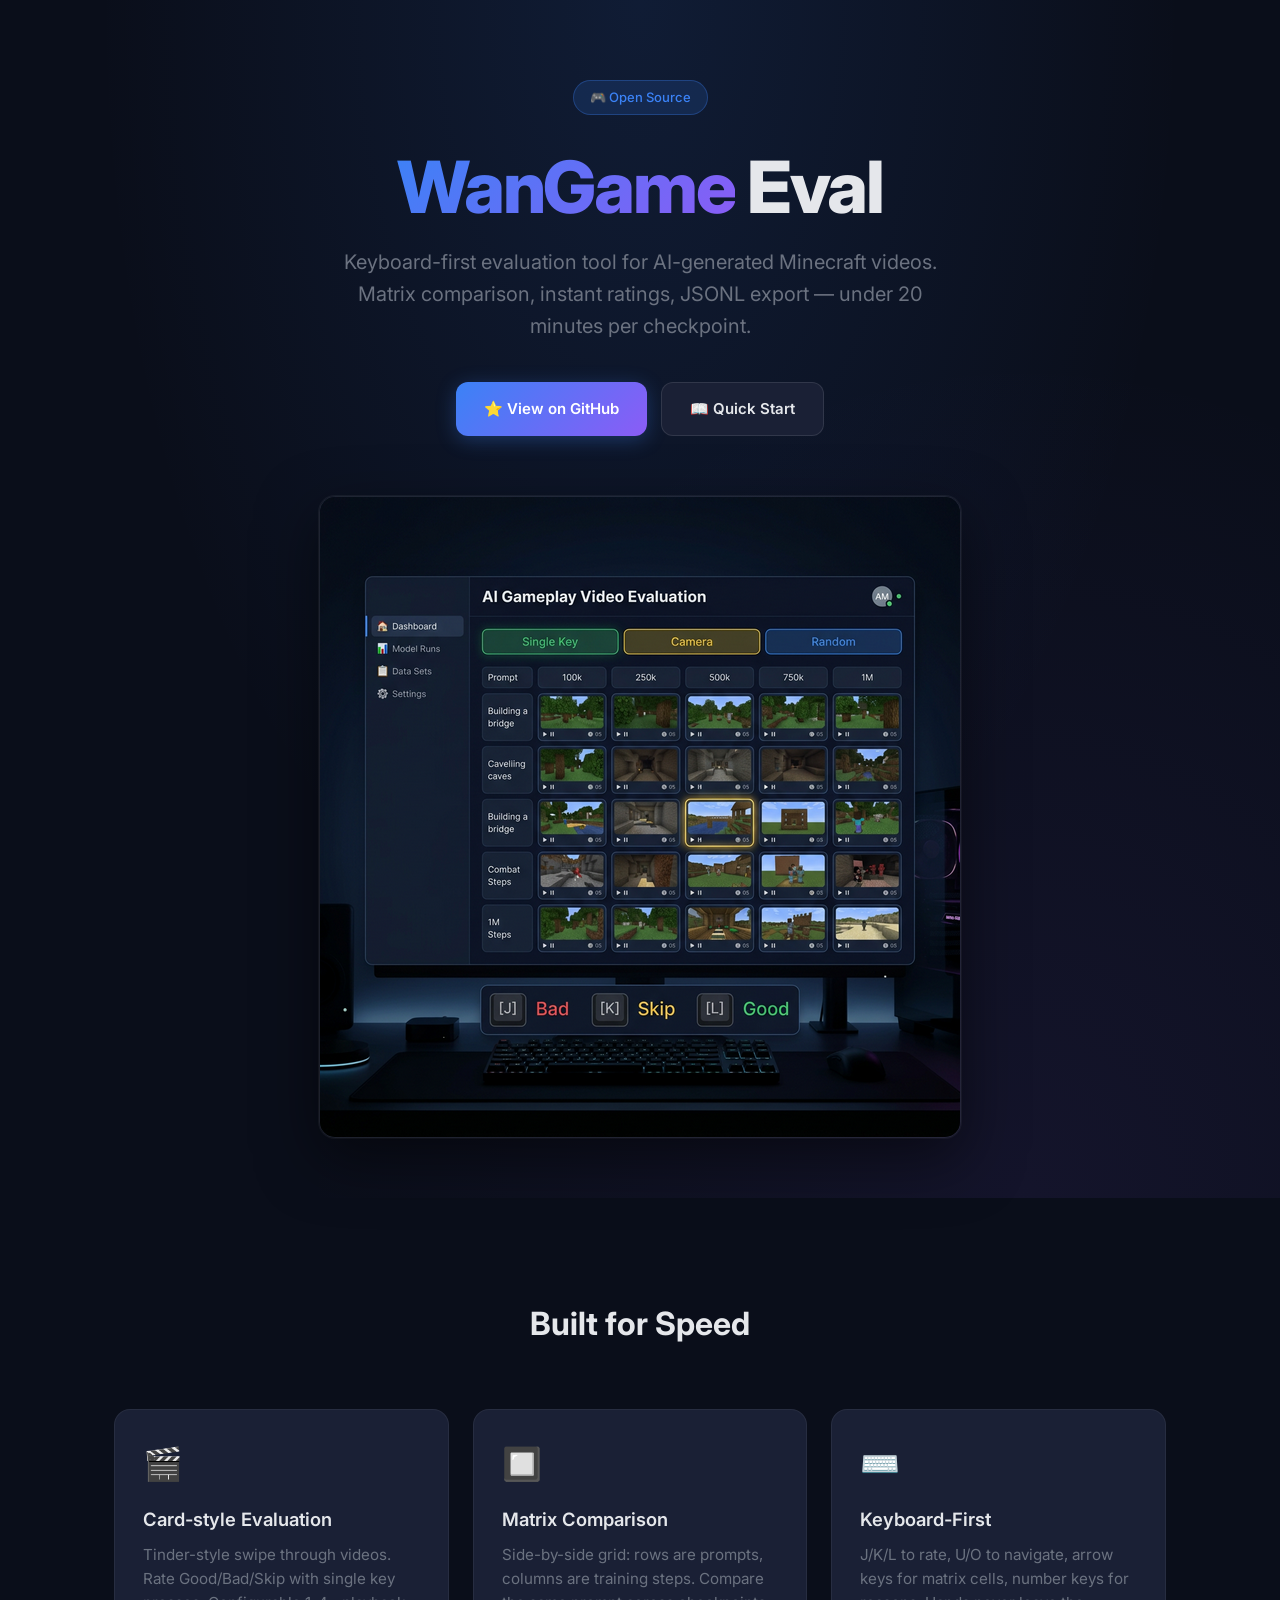
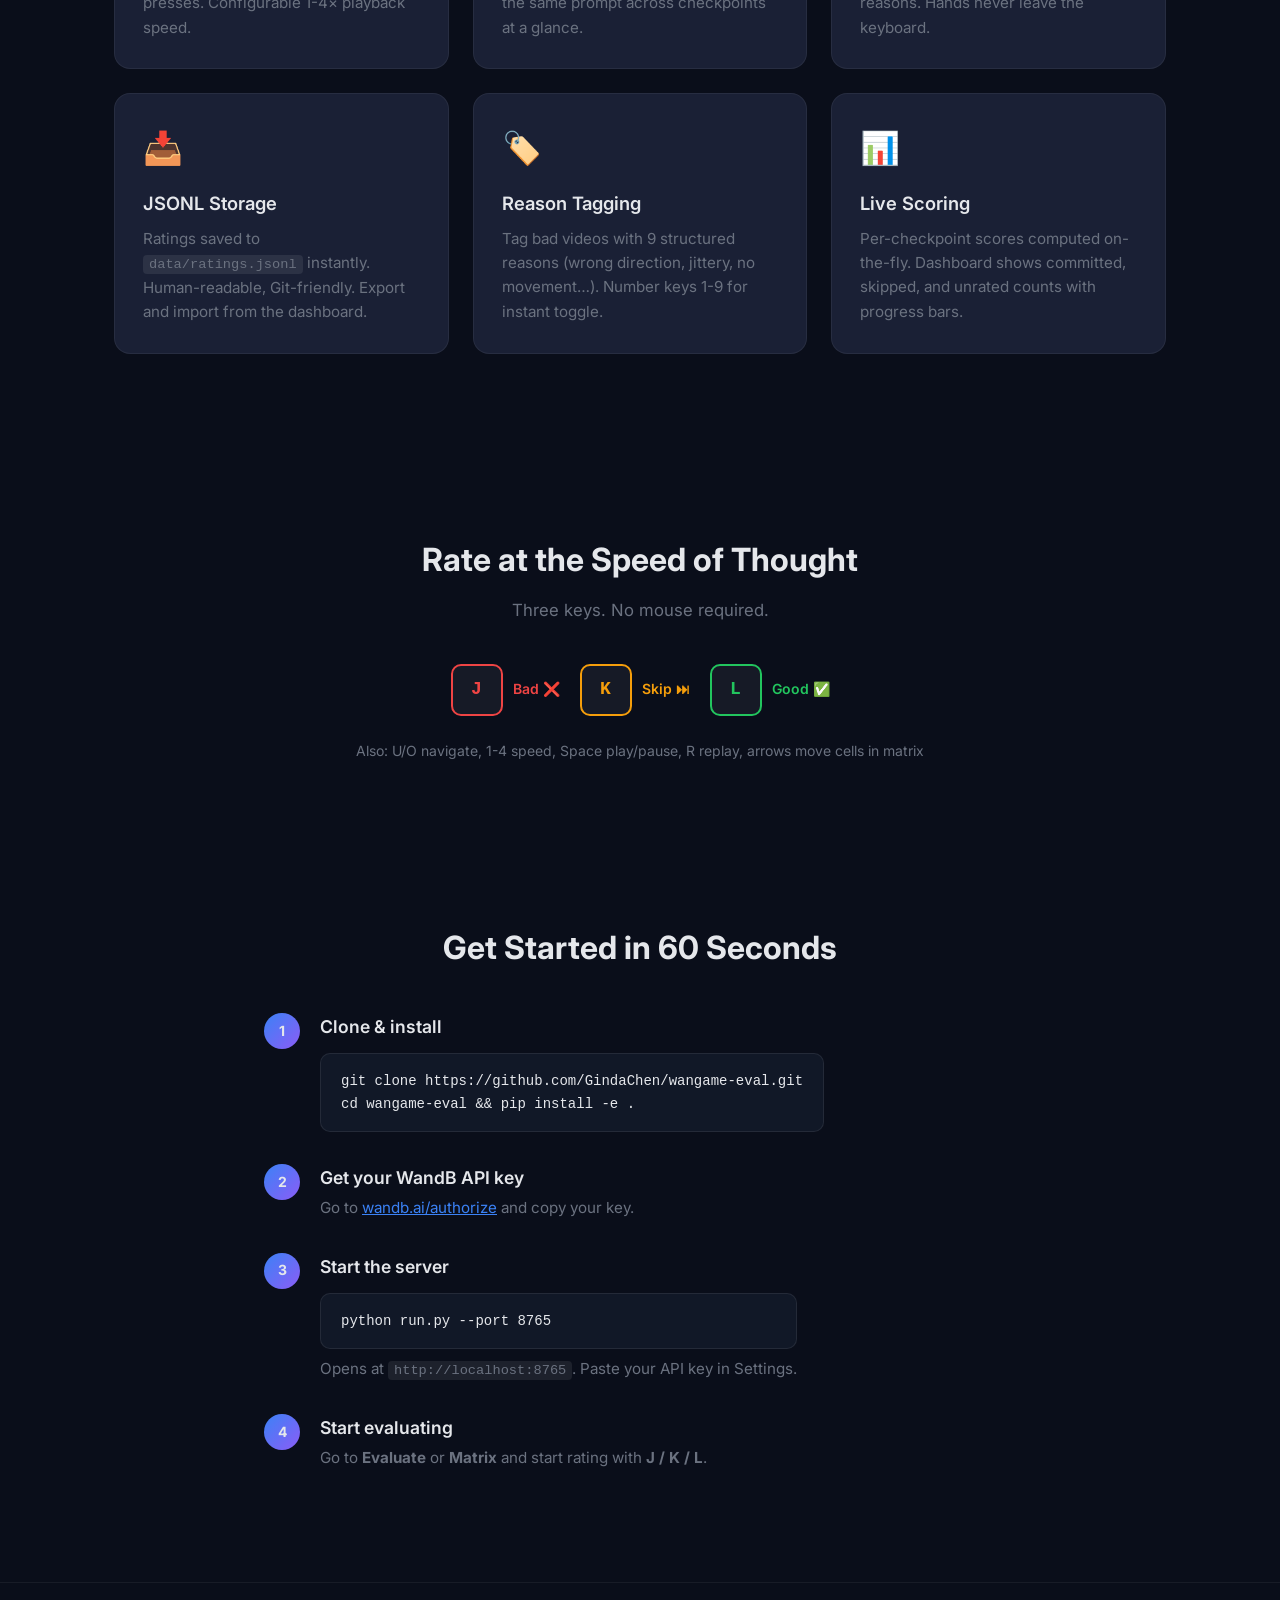
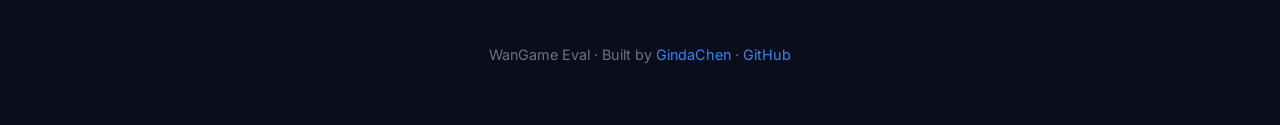
==== docs/index.html @ 381f0448 "docs: GitHub Pages landing page and polished README - docs/index.html: dark-mode landing page with h" ====
<!DOCTYPE html>
<html lang="en">

<head>
    <meta charset="UTF-8">
    <meta name="viewport" content="width=device-width, initial-scale=1.0">
    <title>WanGame Eval — Human Evaluation for World Models</title>
    <meta name="description"
        content="A keyboard-first web app for fast, structured human evaluation of AI-generated Minecraft gameplay videos. Matrix comparison, instant ratings, JSONL data.">
    <link rel="icon"
        href="data:image/svg+xml,<svg xmlns='http://www.w3.org/2000/svg' viewBox='0 0 100 100'><text y='.9em' font-size='90'>🎮</text></svg>">
    <link rel="preconnect" href="https://fonts.googleapis.com">
    <link href="https://fonts.googleapis.com/css2?family=Inter:wght@400;500;600;700;800&display=swap" rel="stylesheet">
    <style>
        *,
        *::before,
        *::after {
            box-sizing: border-box;
            margin: 0;
            padding: 0;
        }

        :root {
            --bg: #0a0e1a;
            --bg2: #111827;
            --surface: #1a2035;
            --accent: #3b82f6;
            --accent2: #8b5cf6;
            --good: #22c55e;
            --bad: #ef4444;
            --skip: #f59e0b;
            --text: #e5e7eb;
            --muted: #6b7280;
            --gold: #ffd700;
        }

        body {
            font-family: 'Inter', -apple-system, sans-serif;
            background: var(--bg);
            color: var(--text);
            line-height: 1.6;
            overflow-x: hidden;
        }

        /* Hero */
        .hero {
            min-height: 100vh;
            display: flex;
            flex-direction: column;
            align-items: center;
            justify-content: center;
            text-align: center;
            padding: 80px 24px 60px;
            background: radial-gradient(ellipse at 50% 0%, rgba(59, 130, 246, 0.12) 0%, transparent 60%),
                radial-gradient(ellipse at 80% 100%, rgba(139, 92, 246, 0.08) 0%, transparent 50%);
        }

        .hero-badge {
            display: inline-flex;
            align-items: center;
            gap: 8px;
            padding: 6px 16px;
            border-radius: 100px;
            background: rgba(59, 130, 246, 0.15);
            border: 1px solid rgba(59, 130, 246, 0.3);
            font-size: 13px;
            font-weight: 500;
            color: var(--accent);
            margin-bottom: 32px;
        }

        h1 {
            font-size: clamp(2.5rem, 6vw, 4.5rem);
            font-weight: 800;
            letter-spacing: -0.03em;
            line-height: 1.1;
            margin-bottom: 20px;
        }

        h1 .gradient {
            background: linear-gradient(135deg, var(--accent), var(--accent2));
            -webkit-background-clip: text;
            -webkit-text-fill-color: transparent;
        }

        .hero-sub {
            font-size: clamp(1.05rem, 2vw, 1.25rem);
            color: var(--muted);
            max-width: 640px;
            margin-bottom: 40px;
        }

        .hero-actions {
            display: flex;
            gap: 14px;
            flex-wrap: wrap;
            justify-content: center;
            margin-bottom: 60px;
        }

        .btn {
            display: inline-flex;
            align-items: center;
            gap: 8px;
            padding: 14px 28px;
            border-radius: 12px;
            font-size: 15px;
            font-weight: 600;
            text-decoration: none;
            transition: all 0.2s;
            border: none;
            cursor: pointer;
        }

        .btn-primary {
            background: linear-gradient(135deg, var(--accent), var(--accent2));
            color: #fff;
            box-shadow: 0 4px 20px rgba(59, 130, 246, 0.3);
        }

        .btn-primary:hover {
            transform: translateY(-2px);
            box-shadow: 0 6px 30px rgba(59, 130, 246, 0.4);
        }

        .btn-secondary {
            background: var(--surface);
            color: var(--text);
            border: 1px solid rgba(255, 255, 255, 0.1);
        }

        .btn-secondary:hover {
            background: rgba(255, 255, 255, 0.08);
        }

        .hero-image {
            max-width: min(900px, 90vw);
            border-radius: 16px;
            box-shadow: 0 20px 60px rgba(0, 0, 0, 0.5), 0 0 0 1px rgba(255, 255, 255, 0.06);
            border: 1px solid rgba(255, 255, 255, 0.08);
        }

        /* Features */
        .features {
            padding: 100px 24px;
            max-width: 1100px;
            margin: 0 auto;
        }

        .features h2 {
            font-size: 2rem;
            font-weight: 700;
            text-align: center;
            margin-bottom: 60px;
        }

        .features-grid {
            display: grid;
            grid-template-columns: repeat(auto-fit, minmax(280px, 1fr));
            gap: 24px;
        }

        .feature-card {
            background: var(--surface);
            border: 1px solid rgba(255, 255, 255, 0.06);
            border-radius: 16px;
            padding: 28px;
            transition: border-color 0.2s;
        }

        .feature-card:hover {
            border-color: rgba(255, 255, 255, 0.15);
        }

        .feature-icon {
            font-size: 32px;
            margin-bottom: 16px;
        }

        .feature-card h3 {
            font-size: 1.15rem;
            font-weight: 600;
            margin-bottom: 8px;
        }

        .feature-card p {
            color: var(--muted);
            font-size: 0.95rem;
        }

        /* Keyboard section */
        .keyboard-section {
            padding: 80px 24px;
            text-align: center;
        }

        .keyboard-section h2 {
            font-size: 2rem;
            font-weight: 700;
            margin-bottom: 12px;
        }

        .keyboard-section .sub {
            color: var(--muted);
            margin-bottom: 40px;
            font-size: 1.05rem;
        }

        .keys-row {
            display: flex;
            gap: 20px;
            justify-content: center;
            flex-wrap: wrap;
            margin-bottom: 24px;
        }

        .key-group {
            display: flex;
            align-items: center;
            gap: 10px;
        }

        .key {
            display: inline-flex;
            align-items: center;
            justify-content: center;
            width: 52px;
            height: 52px;
            border-radius: 10px;
            font-family: 'SF Mono', 'Menlo', monospace;
            font-size: 18px;
            font-weight: 700;
            border: 2px solid rgba(255, 255, 255, 0.15);
            background: rgba(255, 255, 255, 0.05);
            transition: all 0.2s;
        }

        .key.bad {
            border-color: var(--bad);
            color: var(--bad);
        }

        .key.skip {
            border-color: var(--skip);
            color: var(--skip);
        }

        .key.good {
            border-color: var(--good);
            color: var(--good);
        }

        .key-label {
            font-size: 14px;
            font-weight: 600;
        }

        .key-label.bad {
            color: var(--bad);
        }

        .key-label.skip {
            color: var(--skip);
        }

        .key-label.good {
            color: var(--good);
        }

        /* Quick start */
        .quickstart {
            padding: 80px 24px;
            max-width: 800px;
            margin: 0 auto;
        }

        .quickstart h2 {
            font-size: 2rem;
            font-weight: 700;
            text-align: center;
            margin-bottom: 40px;
        }

        .step {
            display: flex;
            gap: 20px;
            margin-bottom: 32px;
        }

        .step-num {
            width: 36px;
            height: 36px;
            border-radius: 50%;
            background: linear-gradient(135deg, var(--accent), var(--accent2));
            display: flex;
            align-items: center;
            justify-content: center;
            font-weight: 700;
            font-size: 14px;
            flex-shrink: 0;
        }

        .step-content h3 {
            font-size: 1.1rem;
            font-weight: 600;
            margin-bottom: 4px;
        }

        .step-content p {
            color: var(--muted);
            font-size: 0.95rem;
        }

        code,
        .code-block {
            font-family: 'SF Mono', 'Menlo', monospace;
            font-size: 0.9em;
        }

        .code-block {
            background: var(--bg2);
            border: 1px solid rgba(255, 255, 255, 0.08);
            border-radius: 10px;
            padding: 16px 20px;
            margin-top: 12px;
            overflow-x: auto;
            font-size: 14px;
            color: var(--text);
        }

        code {
            background: rgba(255, 255, 255, 0.08);
            padding: 2px 6px;
            border-radius: 4px;
        }

        /* Footer */
        footer {
            text-align: center;
            padding: 60px 24px;
            color: var(--muted);
            font-size: 0.9rem;
            border-top: 1px solid rgba(255, 255, 255, 0.06);
        }

        footer a {
            color: var(--accent);
            text-decoration: none;
        }

        footer a:hover {
            text-decoration: underline;
        }

        @media (max-width: 600px) {
            .hero {
                padding: 60px 16px 40px;
            }

            .features {
                padding: 60px 16px;
            }
        }
    </style>
</head>

<body>

    <section class="hero">
        <div class="hero-badge">🎮 Open Source</div>
        <h1>
            <span class="gradient">WanGame</span> Eval
        </h1>
        <p class="hero-sub">
            Keyboard-first evaluation tool for AI-generated Minecraft videos.<br>
            Matrix comparison, instant ratings, JSONL export — under 20 minutes per checkpoint.
        </p>
        <div class="hero-actions">
            <a href="https://github.com/GindaChen/wangame-eval" class="btn btn-primary">
                ⭐ View on GitHub
            </a>
            <a href="https://github.com/GindaChen/wangame-eval#quick-start" class="btn btn-secondary">
                📖 Quick Start
            </a>
        </div>
        <img src="hero.png" alt="WanGame Eval matrix view" class="hero-image">
    </section>

    <section class="features">
        <h2>Built for Speed</h2>
        <div class="features-grid">
            <div class="feature-card">
                <div class="feature-icon">🎬</div>
                <h3>Card-style Evaluation</h3>
                <p>Tinder-style swipe through videos. Rate Good/Bad/Skip with single key presses. Configurable 1-4×
                    playback speed.</p>
            </div>
            <div class="feature-card">
                <div class="feature-icon">🔲</div>
                <h3>Matrix Comparison</h3>
                <p>Side-by-side grid: rows are prompts, columns are training steps. Compare the same prompt across
                    checkpoints at a glance.</p>
            </div>
            <div class="feature-card">
                <div class="feature-icon">⌨️</div>
                <h3>Keyboard-First</h3>
                <p>J/K/L to rate, U/O to navigate, arrow keys for matrix cells, number keys for reasons. Hands never
                    leave the keyboard.</p>
            </div>
            <div class="feature-card">
                <div class="feature-icon">📥</div>
                <h3>JSONL Storage</h3>
                <p>Ratings saved to <code>data/ratings.jsonl</code> instantly. Human-readable, Git-friendly. Export and
                    import from the dashboard.</p>
            </div>
            <div class="feature-card">
                <div class="feature-icon">🏷️</div>
                <h3>Reason Tagging</h3>
                <p>Tag bad videos with 9 structured reasons (wrong direction, jittery, no movement…). Number keys 1-9
                    for instant toggle.</p>
            </div>
            <div class="feature-card">
                <div class="feature-icon">📊</div>
                <h3>Live Scoring</h3>
                <p>Per-checkpoint scores computed on-the-fly. Dashboard shows committed, skipped, and unrated counts
                    with progress bars.</p>
            </div>
        </div>
    </section>

    <section class="keyboard-section">
        <h2>Rate at the Speed of Thought</h2>
        <p class="sub">Three keys. No mouse required.</p>
        <div class="keys-row">
            <div class="key-group">
                <div class="key bad">J</div>
                <span class="key-label bad">Bad ❌</span>
            </div>
            <div class="key-group">
                <div class="key skip">K</div>
                <span class="key-label skip">Skip ⏭</span>
            </div>
            <div class="key-group">
                <div class="key good">L</div>
                <span class="key-label good">Good ✅</span>
            </div>
        </div>
        <p style="color:var(--muted);font-size:14px">Also: U/O navigate, 1-4 speed, Space play/pause, R replay, arrows
            move cells in matrix</p>
    </section>

    <section class="quickstart">
        <h2>Get Started in 60 Seconds</h2>

        <div class="step">
            <div class="step-num">1</div>
            <div class="step-content">
                <h3>Clone & install</h3>
                <div class="code-block">git clone https://github.com/GindaChen/wangame-eval.git<br>cd wangame-eval &&
                    pip install -e .</div>
            </div>
        </div>

        <div class="step">
            <div class="step-num">2</div>
            <div class="step-content">
                <h3>Get your WandB API key</h3>
                <p>Go to <a href="https://wandb.ai/authorize" style="color:var(--accent)">wandb.ai/authorize</a> and
                    copy your key.</p>
            </div>
        </div>

        <div class="step">
            <div class="step-num">3</div>
            <div class="step-content">
                <h3>Start the server</h3>
                <div class="code-block">python run.py --port 8765</div>
                <p style="margin-top:8px">Opens at <code>http://localhost:8765</code>. Paste your API key in Settings.
                </p>
            </div>
        </div>

        <div class="step">
            <div class="step-num">4</div>
            <div class="step-content">
                <h3>Start evaluating</h3>
                <p>Go to <strong>Evaluate</strong> or <strong>Matrix</strong> and start rating with <strong>J / K /
                        L</strong>.</p>
            </div>
        </div>
    </section>

    <footer>
        <p>
            WanGame Eval · Built by <a href="https://github.com/GindaChen">GindaChen</a> ·
            <a href="https://github.com/GindaChen/wangame-eval">GitHub</a>
        </p>
    </footer>

</body>

</html>
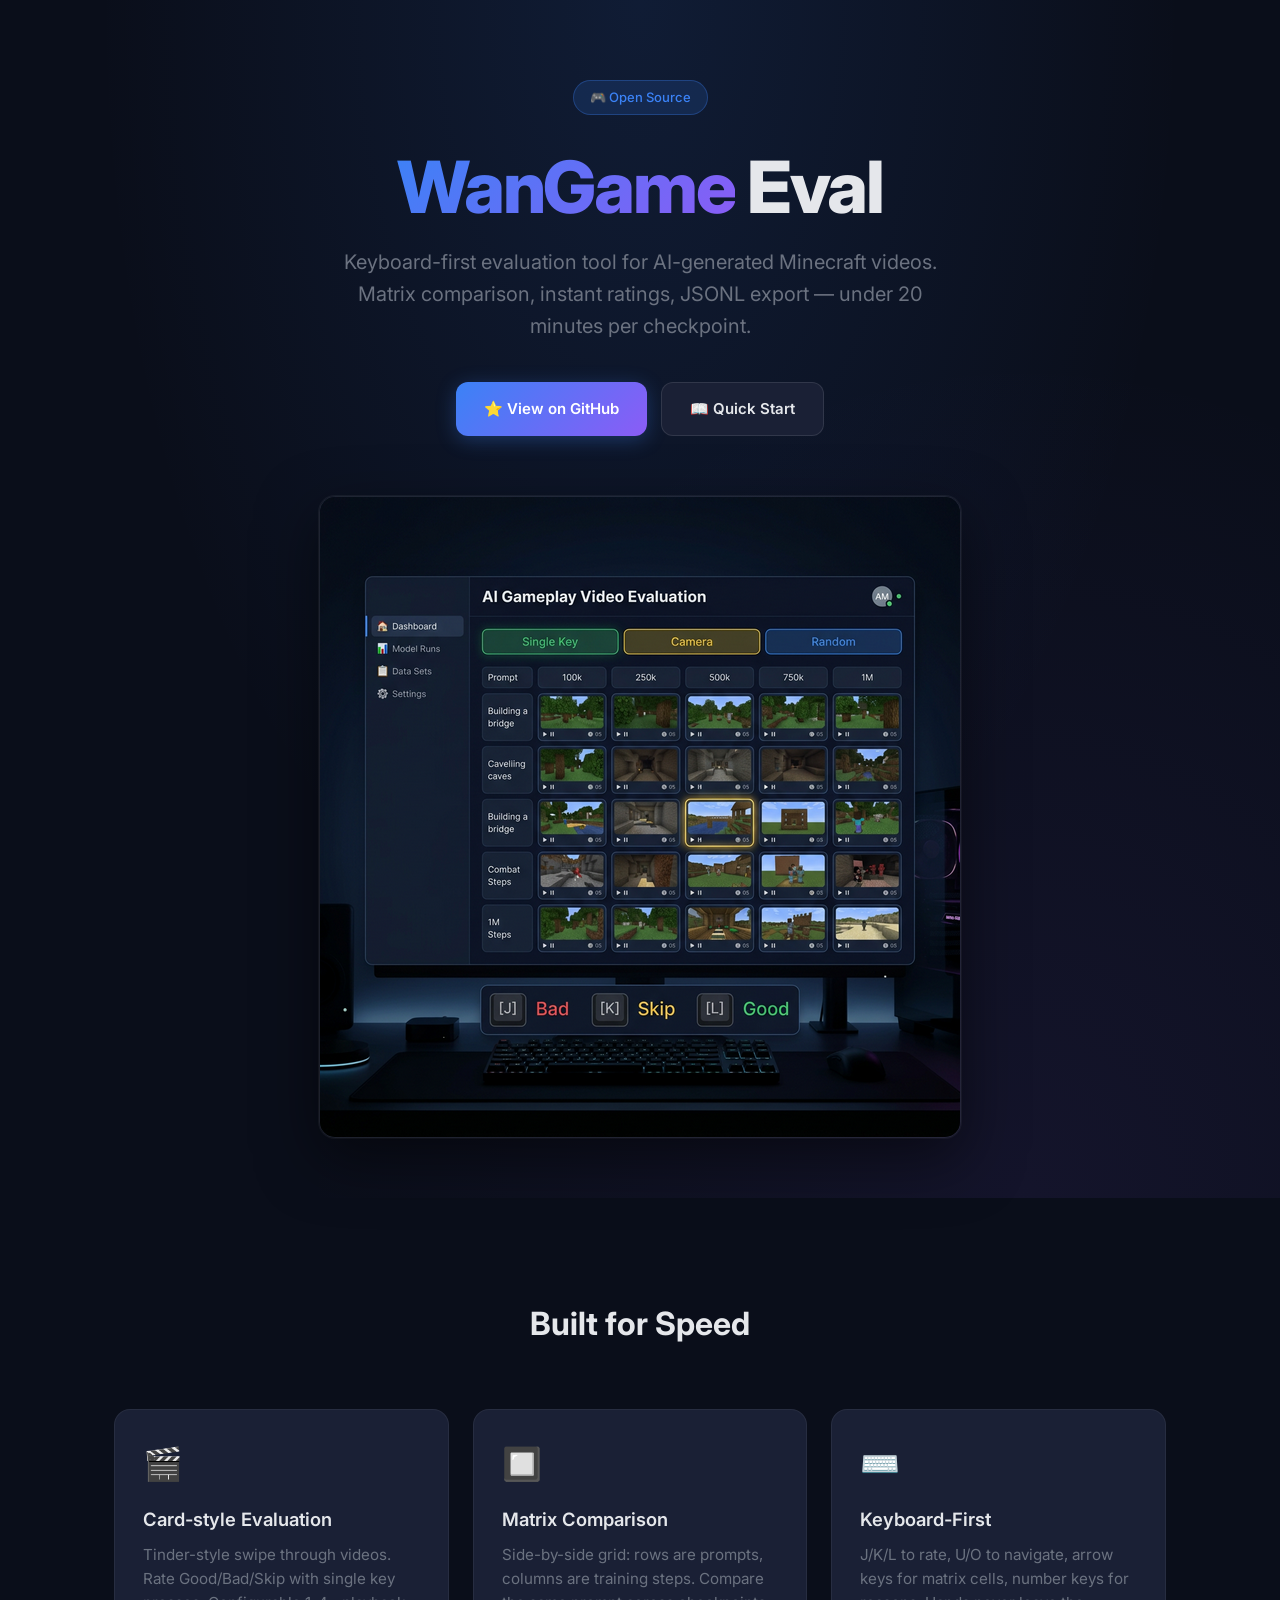
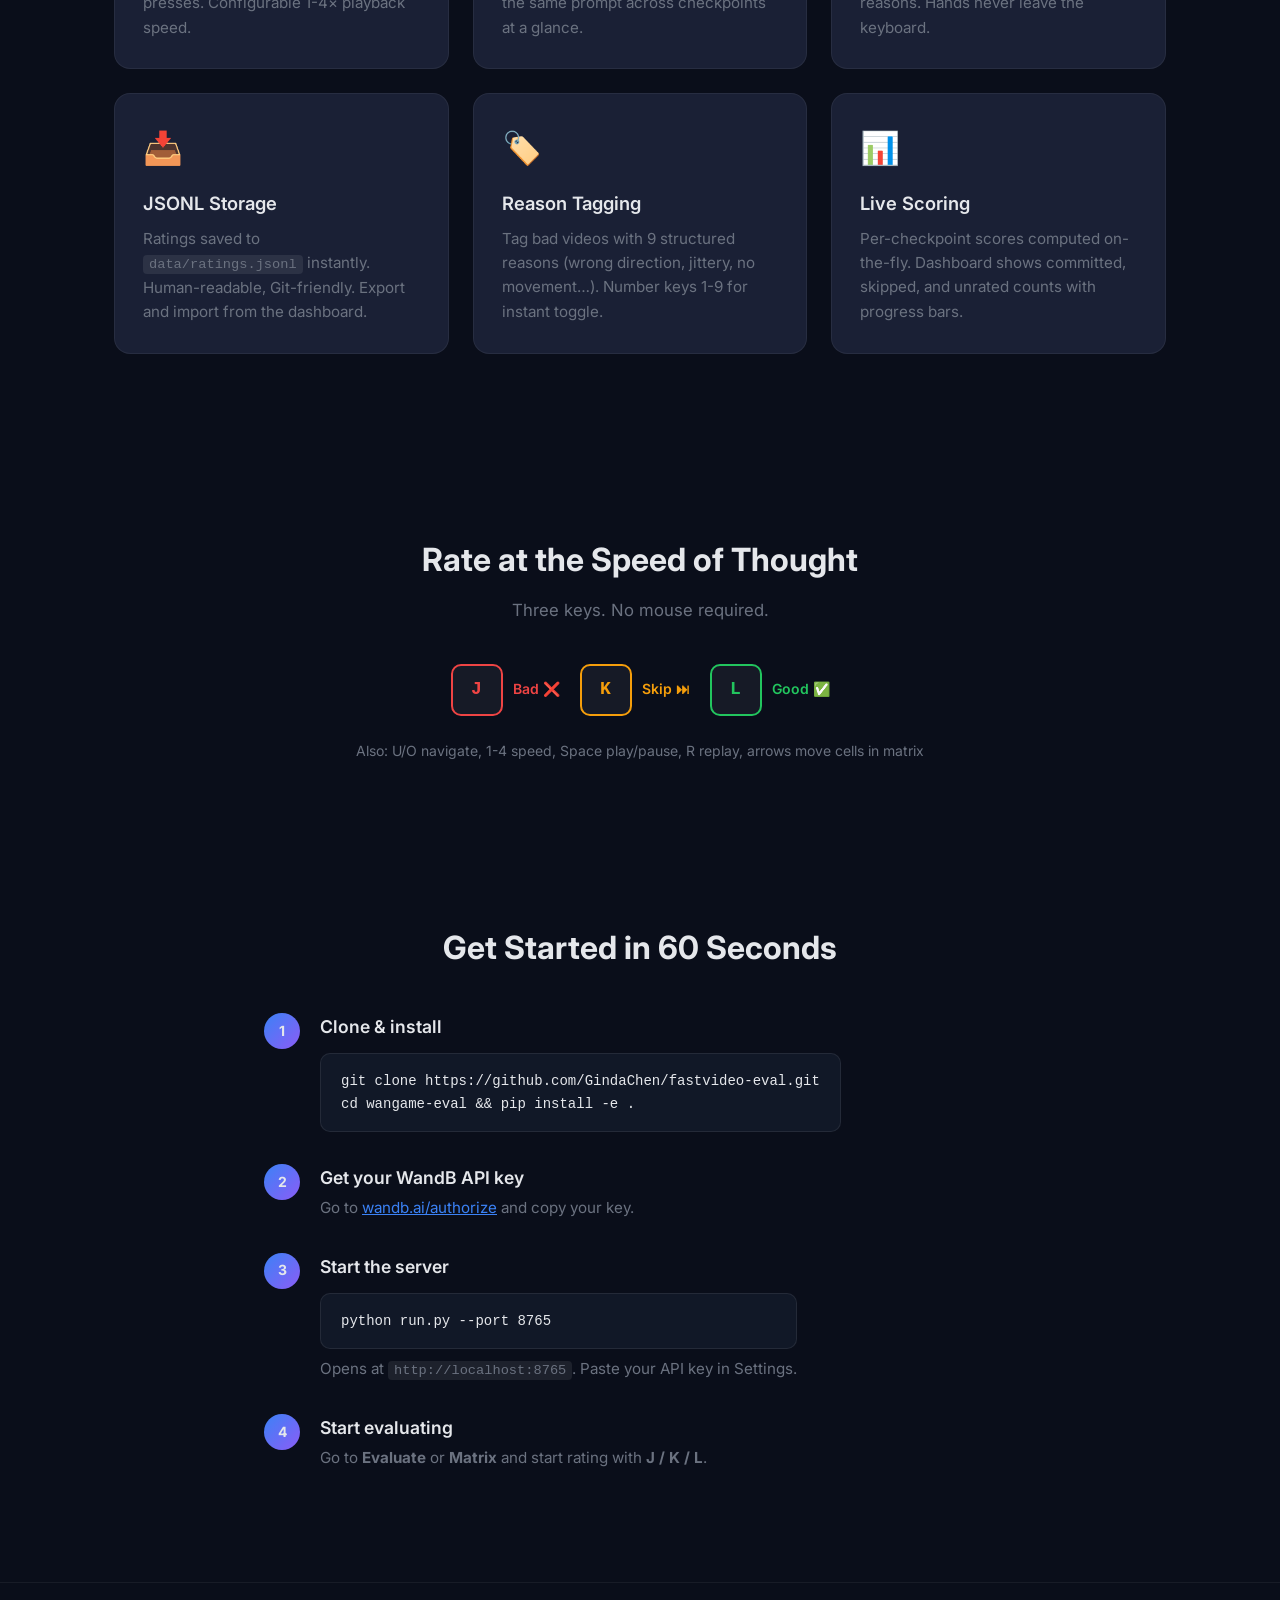
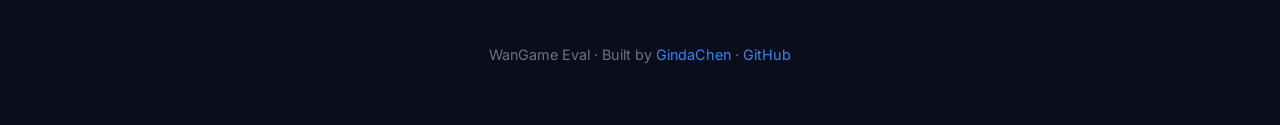
==== commit abd9f681: "fix: update repo links to fastvideo-eval after rename" ====
--- a/docs/index.html
+++ b/docs/index.html
@@ -376,10 +376,10 @@
             Matrix comparison, instant ratings, JSONL export — under 20 minutes per checkpoint.
         </p>
         <div class="hero-actions">
-            <a href="https://github.com/GindaChen/wangame-eval" class="btn btn-primary">
+            <a href="https://github.com/GindaChen/fastvideo-eval" class="btn btn-primary">
                 ⭐ View on GitHub
             </a>
-            <a href="https://github.com/GindaChen/wangame-eval#quick-start" class="btn btn-secondary">
+            <a href="https://github.com/GindaChen/fastvideo-eval#quick-start" class="btn btn-secondary">
                 📖 Quick Start
             </a>
         </div>
@@ -456,7 +456,7 @@
             <div class="step-num">1</div>
             <div class="step-content">
                 <h3>Clone & install</h3>
-                <div class="code-block">git clone https://github.com/GindaChen/wangame-eval.git<br>cd wangame-eval &&
+                <div class="code-block">git clone https://github.com/GindaChen/fastvideo-eval.git<br>cd wangame-eval &&
                     pip install -e .</div>
             </div>
         </div>
@@ -493,7 +493,7 @@
     <footer>
         <p>
             WanGame Eval · Built by <a href="https://github.com/GindaChen">GindaChen</a> ·
-            <a href="https://github.com/GindaChen/wangame-eval">GitHub</a>
+            <a href="https://github.com/GindaChen/fastvideo-eval">GitHub</a>
         </p>
     </footer>
 
